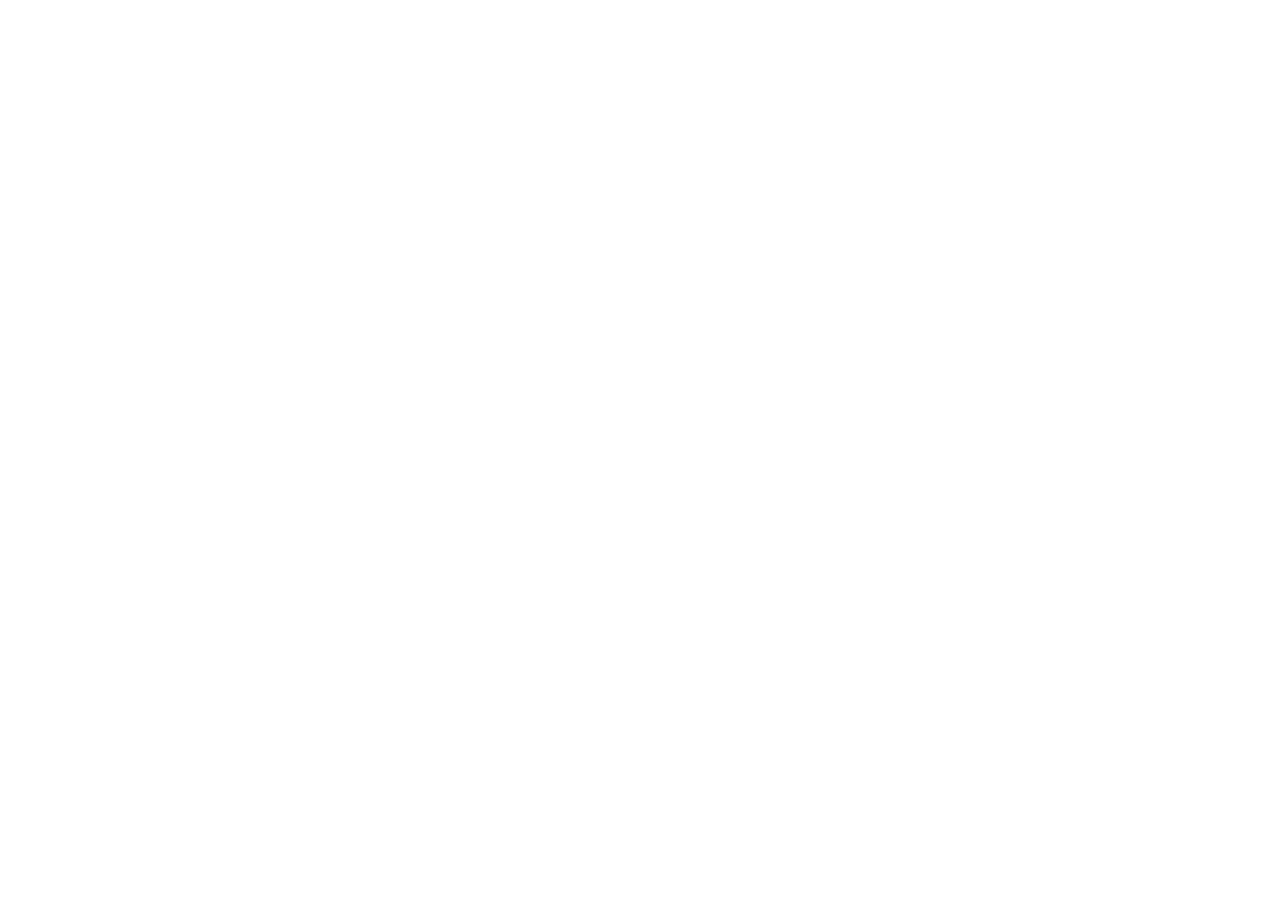
==== index.html @ a1149071 "base" ====
<!DOCTYPE html>
<html lang="en">
<head>
    <meta charset="UTF-8">
    <meta http-equiv="X-UA-Compatible" content="IE=edge">
    <meta name="viewport" content="width=device-width, initial-scale=1.0">
    <title>Jay</title>
</head>
<body>
    
</body>
</html>
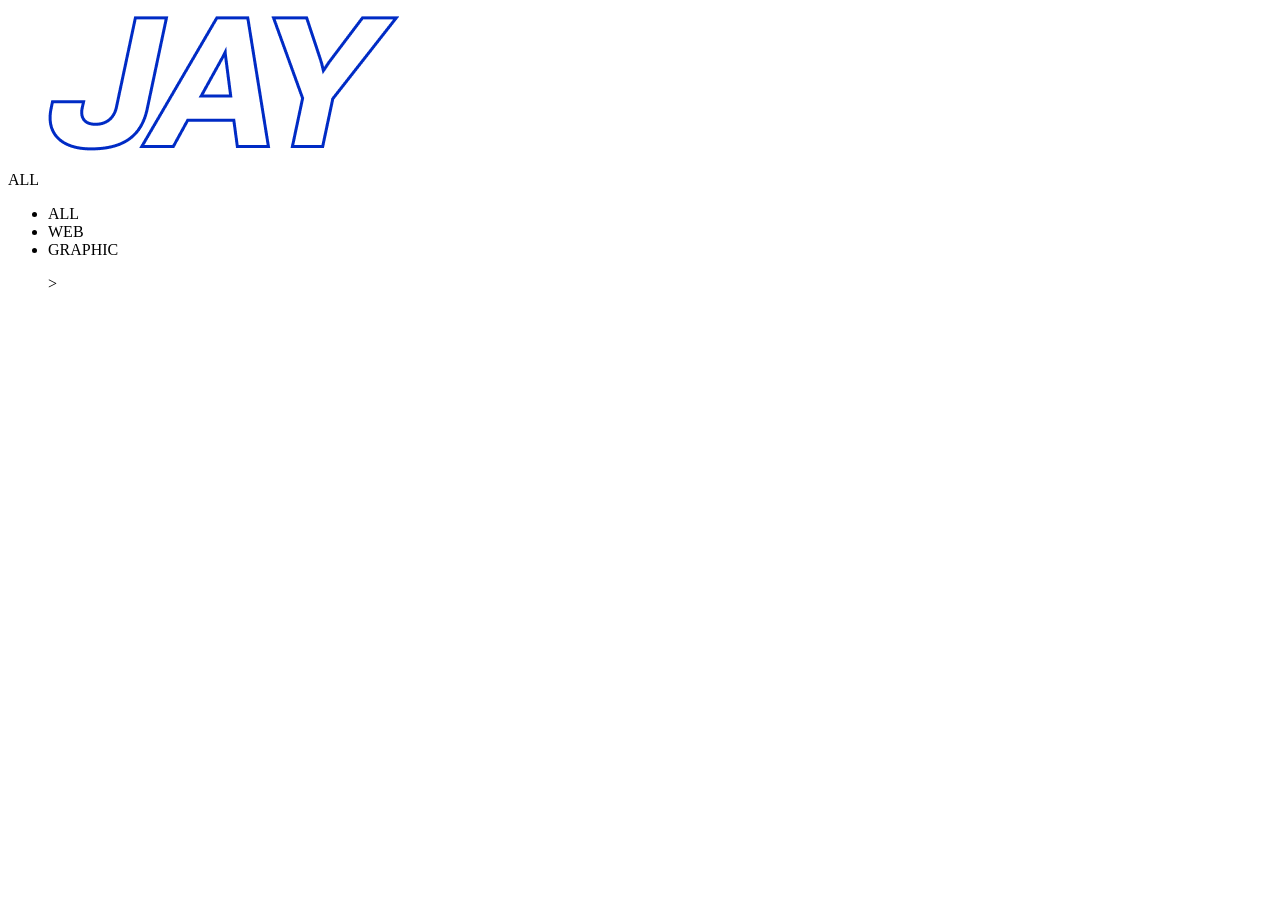
==== commit 02245ace: "2" ====
--- a/index.html
+++ b/index.html
@@ -1,12 +1,31 @@
 <!DOCTYPE html>
-<html lang="en">
+<html lang="ko">
 <head>
     <meta charset="UTF-8">
     <meta http-equiv="X-UA-Compatible" content="IE=edge">
     <meta name="viewport" content="width=device-width, initial-scale=1.0">
+    <link rel="stylesheet" href="css/main.css" type="text/css">
+    <script src="js/jquery-3.6.1.min.js"></script>
     <title>Jay</title>
 </head>
 <body>
-    
+    <section id="home">
+        <div class="main-contents">
+            <figure class="logo-box">
+                <img src="img/logoB.png" alt="JAY, 프로필 페이지로 이동">
+            </figure>
+            <div class="menu-box">
+                <p>ALL</p>
+                <ul>
+                    <li>ALL</li>
+                    <li>WEB</li>
+                    <li>GRAPHIC</li>
+                </ul>
+                <figure>
+                    ><!-- <img src="" alt=""> -->
+                </figure>
+            </div> 
+        </div>
+    </section>
 </body>
 </html>
--- a/css/main.css
+++ b/css/main.css
@@ -0,0 +1,16 @@
+@charset "utf-8";
+/*@import url('');*/
+
+@font-face {
+    font-family: 'LeferiPoint-BlackObliqueA';
+    src: url('https://cdn.jsdelivr.net/gh/projectnoonnu/noonfonts_2201-2@1.0/LeferiPoint-BlackObliqueA.woff') format('woff');
+    font-weight: normal;
+    font-style: normal;
+}
+@font-face {
+    font-family: 'LeferiPoint-WhiteObliqueA';
+    src: url('https://cdn.jsdelivr.net/gh/projectnoonnu/noonfonts_2201-2@1.0/LeferiPoint-WhiteObliqueA.woff') format('woff');
+    font-weight: normal;
+    font-style: normal;
+}
+
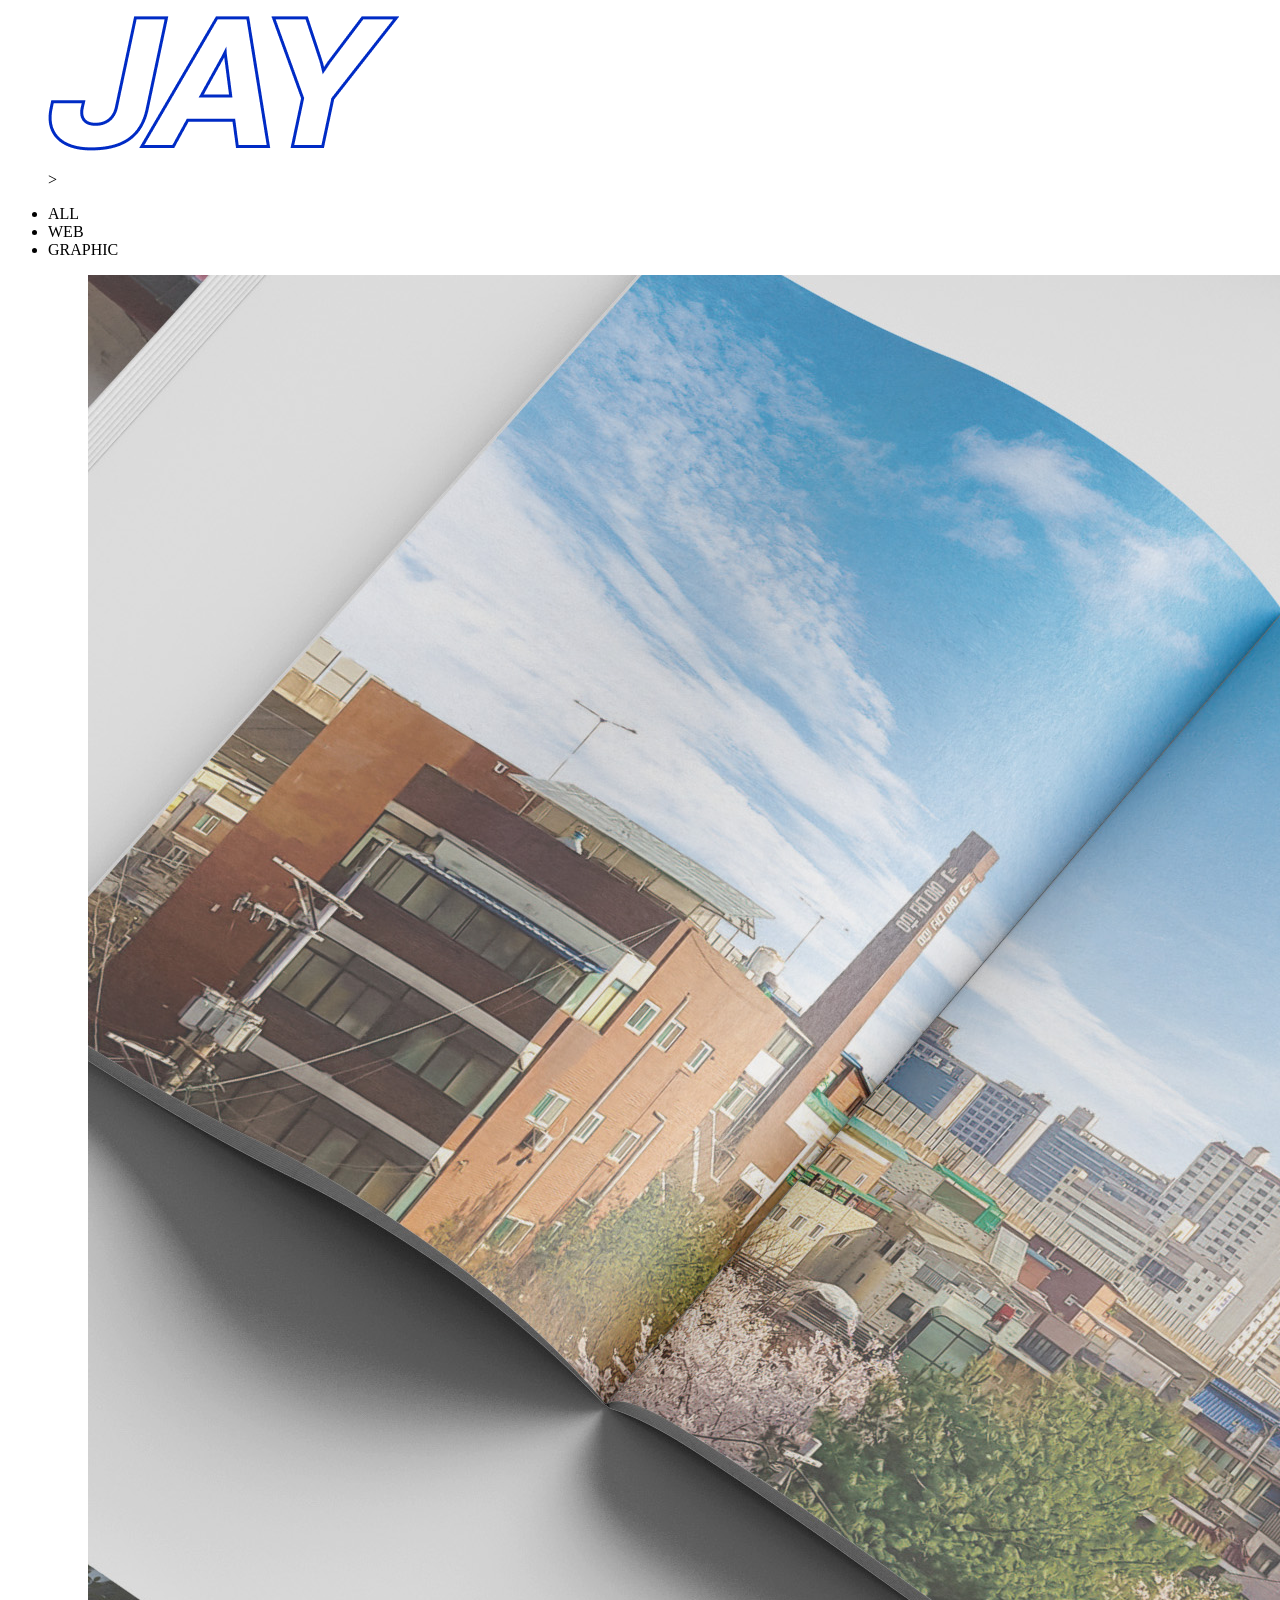
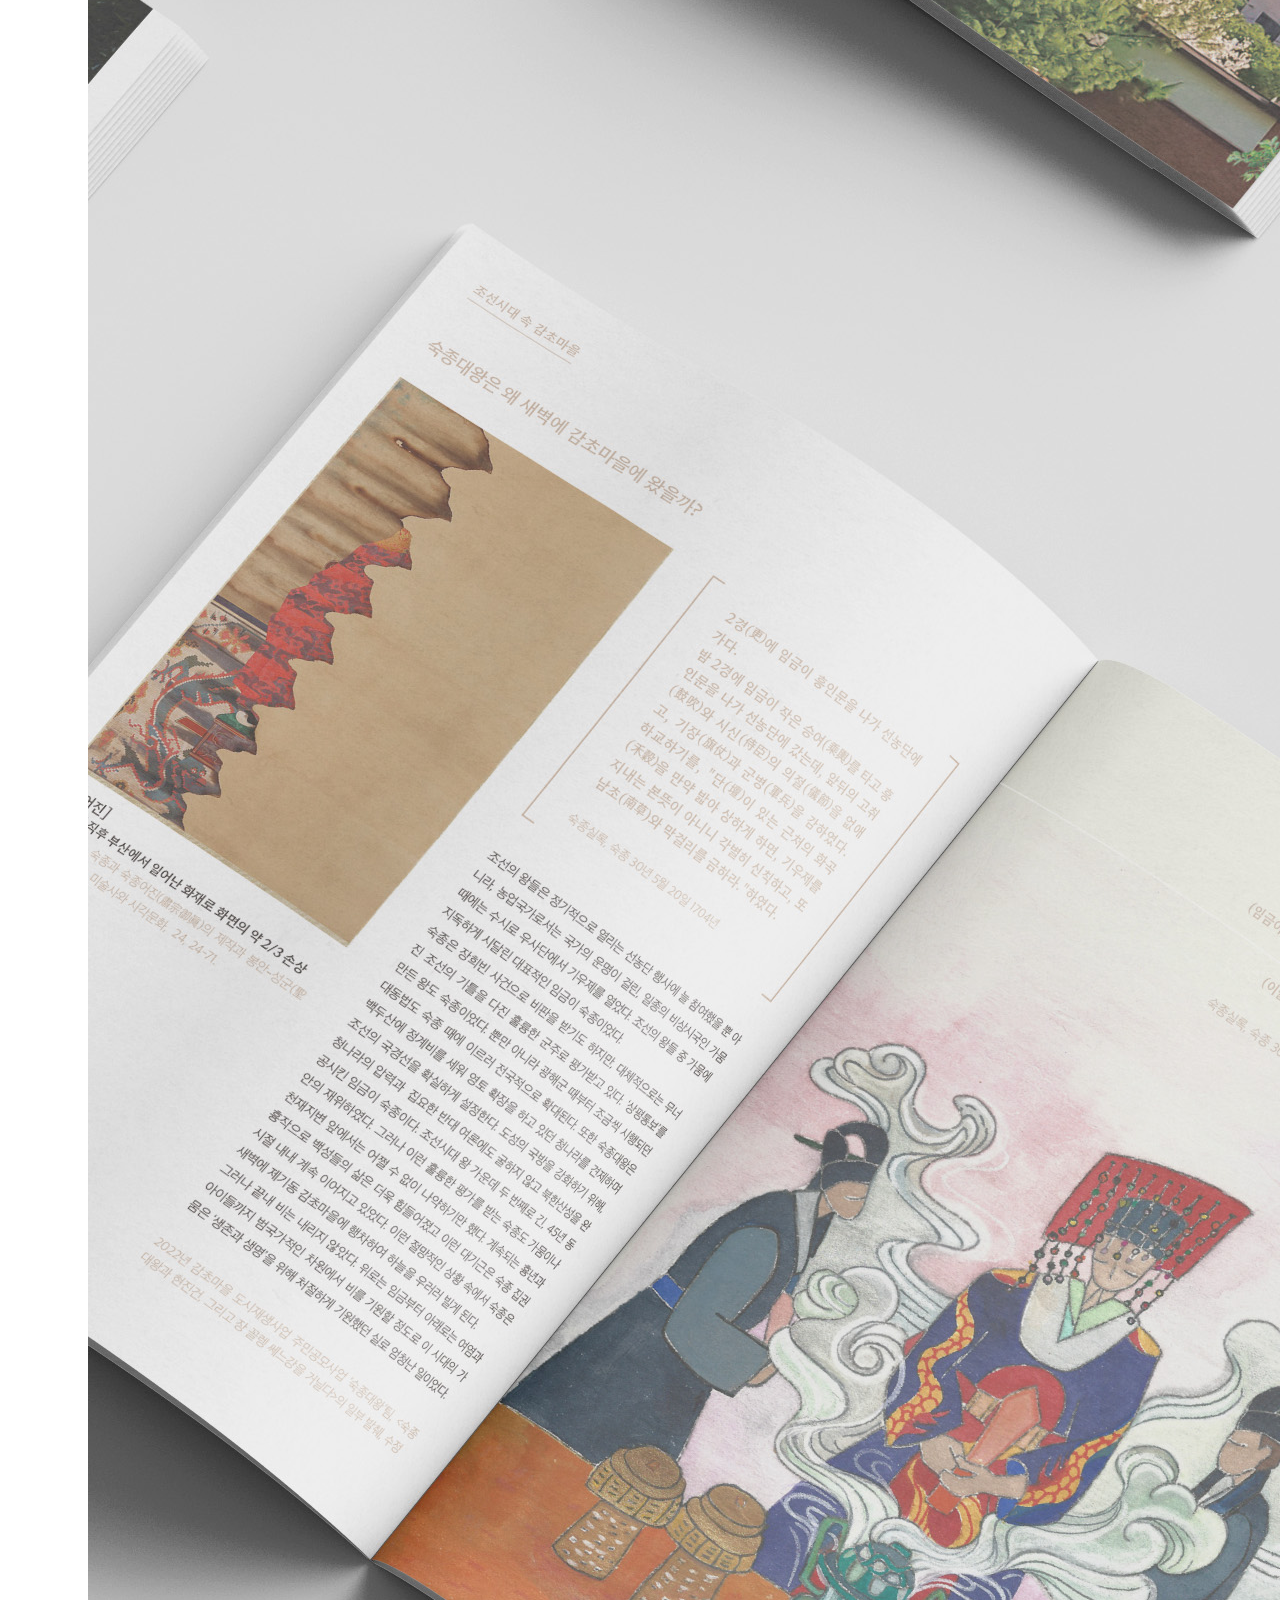
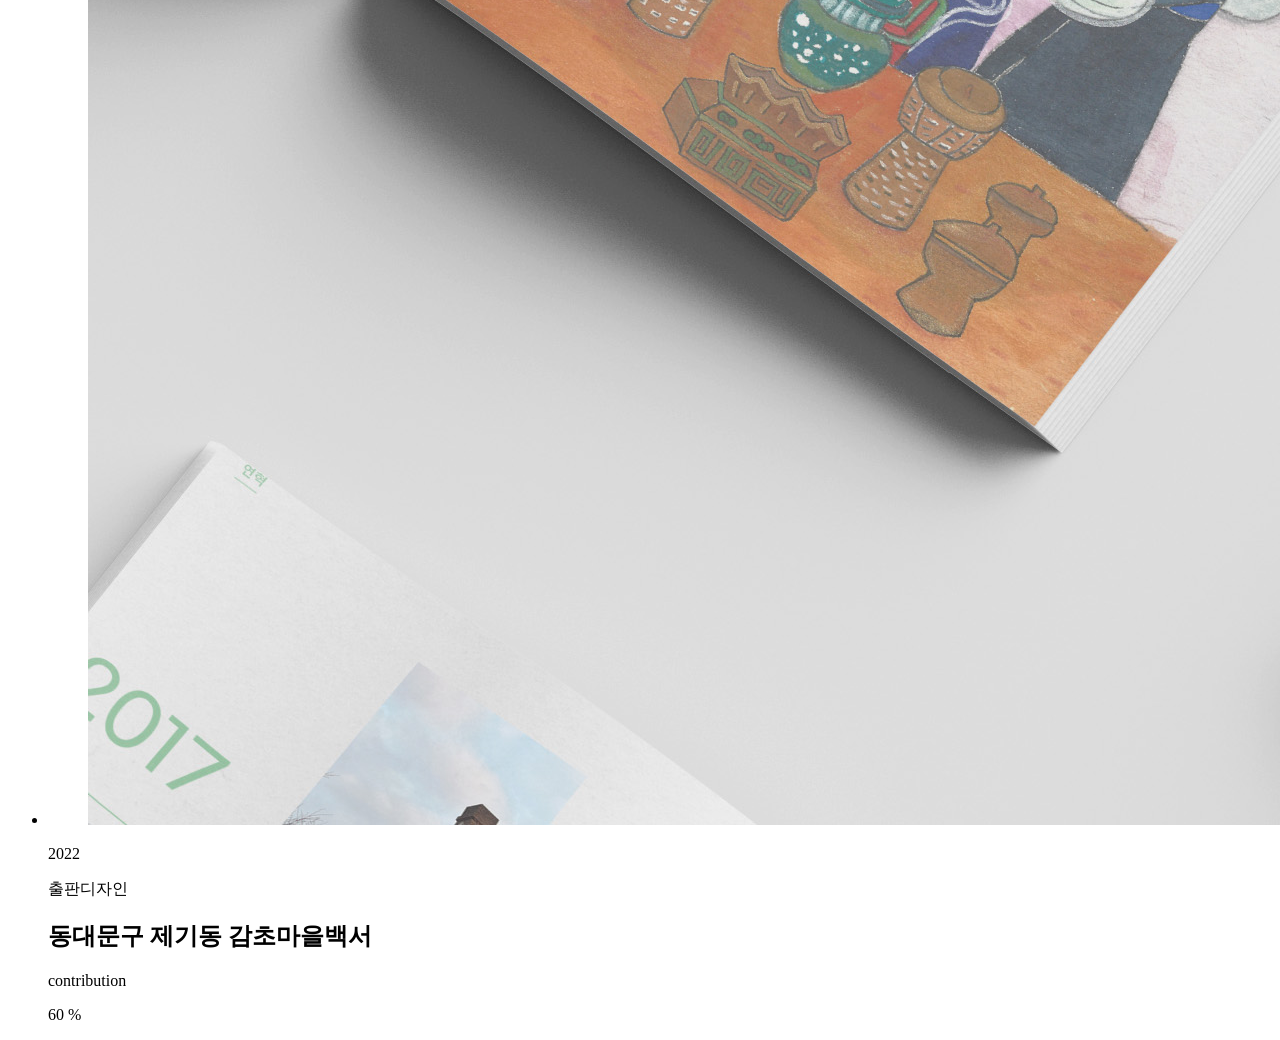
==== commit 17ed561c: "2" ====
--- a/index.html
+++ b/index.html
@@ -4,28 +4,212 @@
     <meta charset="UTF-8">
     <meta http-equiv="X-UA-Compatible" content="IE=edge">
     <meta name="viewport" content="width=device-width, initial-scale=1.0">
-    <link rel="stylesheet" href="css/main.css" type="text/css">
-    <script src="js/jquery-3.6.1.min.js"></script>
     <title>Jay</title>
 </head>
 <body>
-    <section id="home">
-        <div class="main-contents">
-            <figure class="logo-box">
-                <img src="img/logoB.png" alt="JAY, 프로필 페이지로 이동">
+    <header id="header">
+        <div class="logo-wrap">
+            <figure class="logo">
+                <img src="img/logoB.png" alt="JAY(logo), 소개페이지로 이동">
             </figure>
-            <div class="menu-box">
-                <p>ALL</p>
-                <ul>
-                    <li>ALL</li>
-                    <li>WEB</li>
-                    <li>GRAPHIC</li>
-                </ul>
-                <figure>
-                    ><!-- <img src="" alt=""> -->
-                </figure>
-            </div> 
         </div>
+        <div class="menu-wrap">
+            <div>
+                <p class="cate-select"></p>
+                <figure>></figure>
+            </div>
+            <ul class="cate">
+                <li class="cate-select">ALL</li>
+                <li>WEB</li>
+                <li>GRAPHIC</li>
+            </ul>
+        </div>
+    </header>
+    <section id="work-list">
+        <ul class="work-list-wrap">
+            <li class="work-card">
+                <figure class="work-card-img-wrap">
+                    <img src="img/graphic_1.jpg" alt="동대문구 제기동 감초마을백서 메인이미지, 작업 디테일페이지로 이동">
+                </figure>
+                <div class="work-card-text-wrap">
+                    <p class="work-years">2022</p>
+                    <p class="work-category">출판디자인</p>
+                    <h1 class="work-name">동대문구 제기동 감초마을백서</h1>
+                    <div class="">
+                        <p>contribution</p>
+                        <p>60 %</p>
+                    </div>
+                </div>
+            </li>
+            <!-- <li class="work-card">
+                <figure class="work-card-img-wrap">
+                    <img src="img/graphic_1.jpg" alt="동대문구 제기동 감초마을백서 메인이미지, 작업 디테일페이지로 이동">
+                </figure>
+                <div class="work-card-text-wrap">
+                    <p class="work-years">2022</p>
+                    <p class="work-category">출판디자인</p>
+                    <h1 class="work-name">동대문구 제기동 감초마을백서</h1>
+                    <div class="">
+                        <p>contribution</p>
+                        <p>60 %</p>
+                    </div>
+                </div>
+            </li>
+            <li class="work-card">
+                <figure class="work-card-img-wrap">
+                    <img src="img/graphic_1.jpg" alt="동대문구 제기동 감초마을백서 메인이미지, 작업 디테일페이지로 이동">
+                </figure>
+                <div class="work-card-text-wrap">
+                    <p class="work-years">2022</p>
+                    <p class="work-category">출판디자인</p>
+                    <h1 class="work-name">동대문구 제기동 감초마을백서</h1>
+                    <div class="">
+                        <p>contribution</p>
+                        <p>60 %</p>
+                    </div>
+                </div>
+            </li>
+            <li class="work-card">
+                <figure class="work-card-img-wrap">
+                    <img src="img/graphic_1.jpg" alt="동대문구 제기동 감초마을백서 메인이미지, 작업 디테일페이지로 이동">
+                </figure>
+                <div class="work-card-text-wrap">
+                    <p class="work-years">2022</p>
+                    <p class="work-category">출판디자인</p>
+                    <h1 class="work-name">동대문구 제기동 감초마을백서</h1>
+                    <div class="">
+                        <p>contribution</p>
+                        <p>60 %</p>
+                    </div>
+                </div>
+            </li>
+            <li class="work-card">
+                <figure class="work-card-img-wrap">
+                    <img src="img/graphic_1.jpg" alt="동대문구 제기동 감초마을백서 메인이미지, 작업 디테일페이지로 이동">
+                </figure>
+                <div class="work-card-text-wrap">
+                    <p class="work-years">2022</p>
+                    <p class="work-category">출판디자인</p>
+                    <h1 class="work-name">동대문구 제기동 감초마을백서</h1>
+                    <div class="">
+                        <p>contribution</p>
+                        <p>60 %</p>
+                    </div>
+                </div>
+            </li>
+            <li class="work-card">
+                <figure class="work-card-img-wrap">
+                    <img src="img/graphic_1.jpg" alt="동대문구 제기동 감초마을백서 메인이미지, 작업 디테일페이지로 이동">
+                </figure>
+                <div class="work-card-text-wrap">
+                    <p class="work-years">2022</p>
+                    <p class="work-category">출판디자인</p>
+                    <h1 class="work-name">동대문구 제기동 감초마을백서</h1>
+                    <div class="">
+                        <p>contribution</p>
+                        <p>60 %</p>
+                    </div>
+                </div>
+            </li>
+            <li class="work-card">
+                <figure class="work-card-img-wrap">
+                    <img src="img/graphic_1.jpg" alt="동대문구 제기동 감초마을백서 메인이미지, 작업 디테일페이지로 이동">
+                </figure>
+                <div class="work-card-text-wrap">
+                    <p class="work-years">2022</p>
+                    <p class="work-category">출판디자인</p>
+                    <h1 class="work-name">동대문구 제기동 감초마을백서</h1>
+                    <div class="">
+                        <p>contribution</p>
+                        <p>60 %</p>
+                    </div>
+                </div>
+            </li>
+            <li class="work-card">
+                <figure class="work-card-img-wrap">
+                    <img src="img/graphic_1.jpg" alt="동대문구 제기동 감초마을백서 메인이미지, 작업 디테일페이지로 이동">
+                </figure>
+                <div class="work-card-text-wrap">
+                    <p class="work-years">2022</p>
+                    <p class="work-category">출판디자인</p>
+                    <h1 class="work-name">동대문구 제기동 감초마을백서</h1>
+                    <div class="">
+                        <p>contribution</p>
+                        <p>60 %</p>
+                    </div>
+                </div>
+            </li>
+            <li class="work-card">
+                <figure class="work-card-img-wrap">
+                    <img src="img/graphic_1.jpg" alt="동대문구 제기동 감초마을백서 메인이미지, 작업 디테일페이지로 이동">
+                </figure>
+                <div class="work-card-text-wrap">
+                    <p class="work-years">2022</p>
+                    <p class="work-category">출판디자인</p>
+                    <h1 class="work-name">동대문구 제기동 감초마을백서</h1>
+                    <div class="">
+                        <p>contribution</p>
+                        <p>60 %</p>
+                    </div>
+                </div>
+            </li>
+            <li class="work-card">
+                <figure class="work-card-img-wrap">
+                    <img src="img/graphic_1.jpg" alt="동대문구 제기동 감초마을백서 메인이미지, 작업 디테일페이지로 이동">
+                </figure>
+                <div class="work-card-text-wrap">
+                    <p class="work-years">2022</p>
+                    <p class="work-category">출판디자인</p>
+                    <h1 class="work-name">동대문구 제기동 감초마을백서</h1>
+                    <div class="">
+                        <p>contribution</p>
+                        <p>60 %</p>
+                    </div>
+                </div>
+            </li>
+            <li class="work-card">
+                <figure class="work-card-img-wrap">
+                    <img src="img/graphic_1.jpg" alt="동대문구 제기동 감초마을백서 메인이미지, 작업 디테일페이지로 이동">
+                </figure>
+                <div class="work-card-text-wrap">
+                    <p class="work-years">2022</p>
+                    <p class="work-category">출판디자인</p>
+                    <h1 class="work-name">동대문구 제기동 감초마을백서</h1>
+                    <div class="">
+                        <p>contribution</p>
+                        <p>60 %</p>
+                    </div>
+                </div>
+            </li>
+            <li class="work-card">
+                <figure class="work-card-img-wrap">
+                    <img src="img/graphic_1.jpg" alt="동대문구 제기동 감초마을백서 메인이미지, 작업 디테일페이지로 이동">
+                </figure>
+                <div class="work-card-text-wrap">
+                    <p class="work-years">2022</p>
+                    <p class="work-category">출판디자인</p>
+                    <h1 class="work-name">동대문구 제기동 감초마을백서</h1>
+                    <div class="">
+                        <p>contribution</p>
+                        <p>60 %</p>
+                    </div>
+                </div>
+            </li>
+            <li class="work-card">
+                <figure class="work-card-img-wrap">
+                    <img src="img/graphic_1.jpg" alt="동대문구 제기동 감초마을백서 메인이미지, 작업 디테일페이지로 이동">
+                </figure>
+                <div class="work-card-text-wrap">
+                    <p class="work-years">2022</p>
+                    <p class="work-category">출판디자인</p>
+                    <h1 class="work-name">동대문구 제기동 감초마을백서</h1>
+                    <div class="">
+                        <p>contribution</p>
+                        <p>60 %</p>
+                    </div>
+                </div>
+            </li> -->
+        </ul>
     </section>
 </body>
 </html>
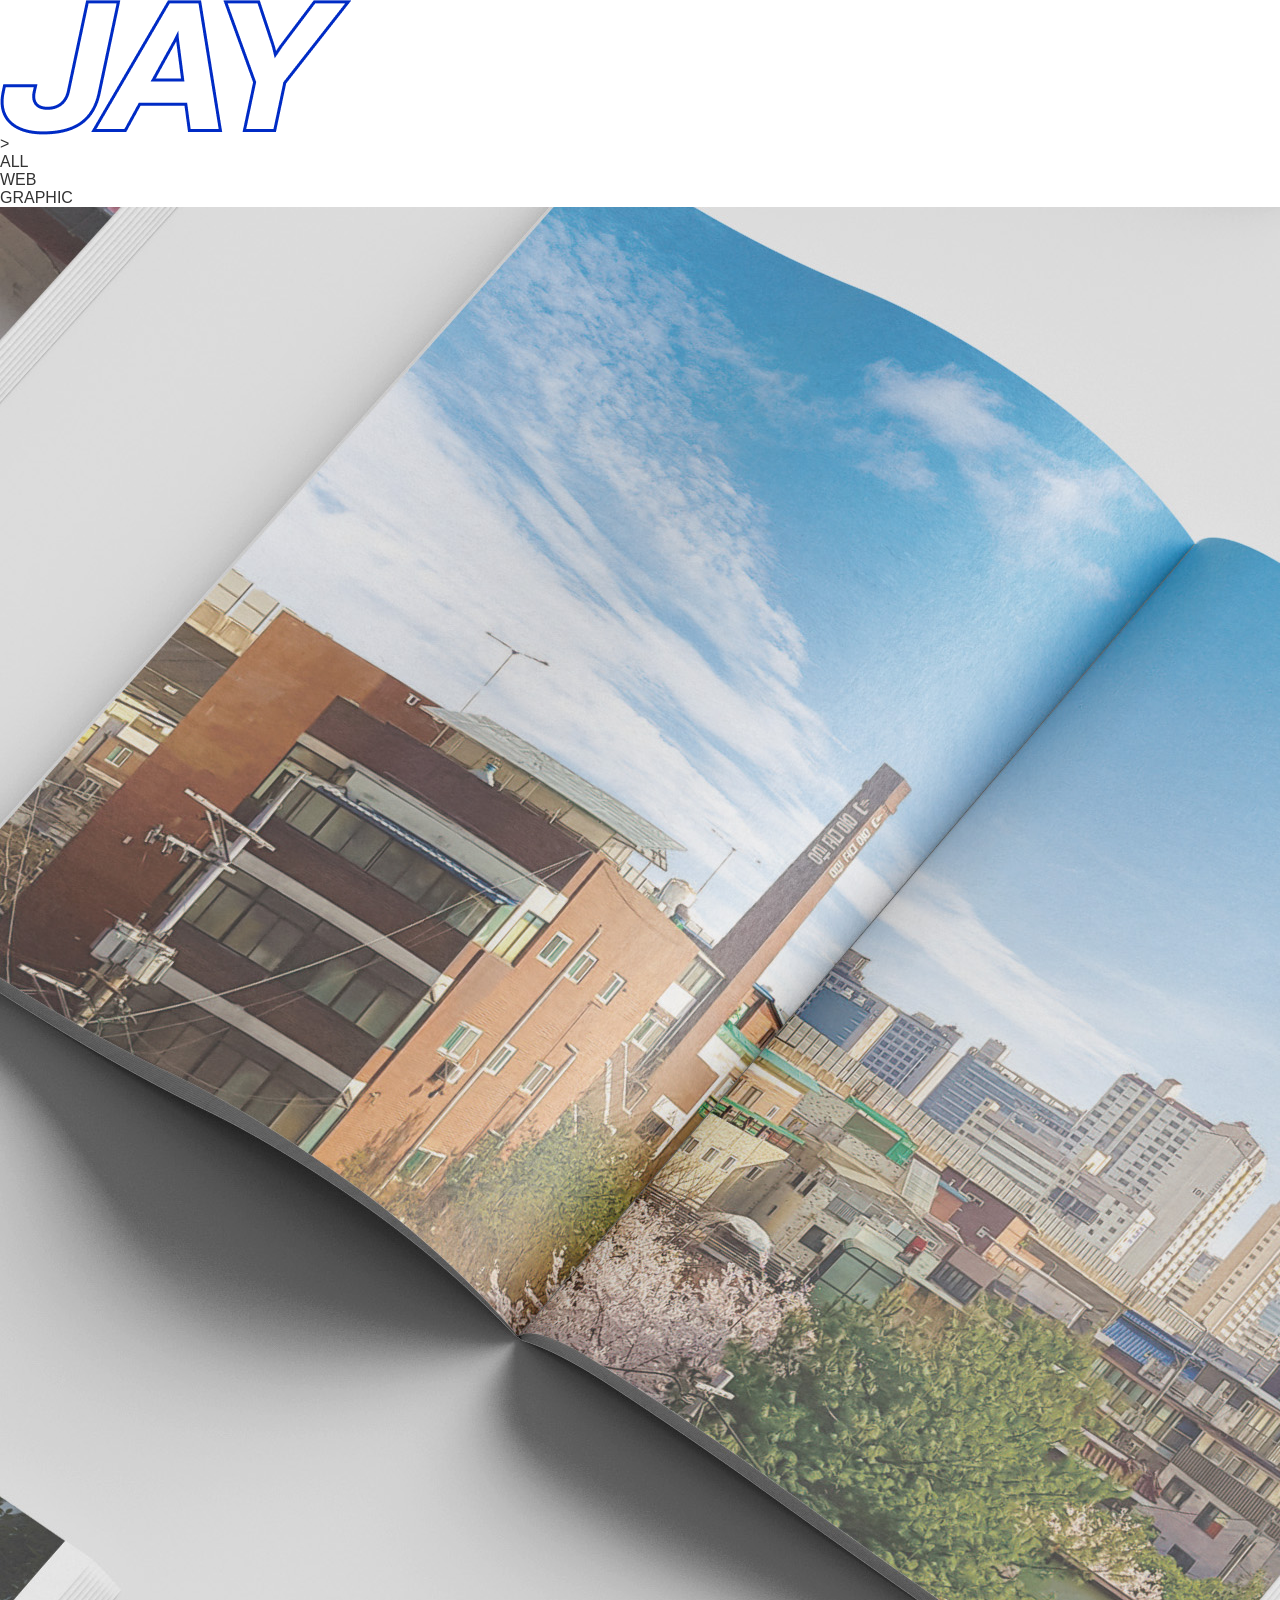
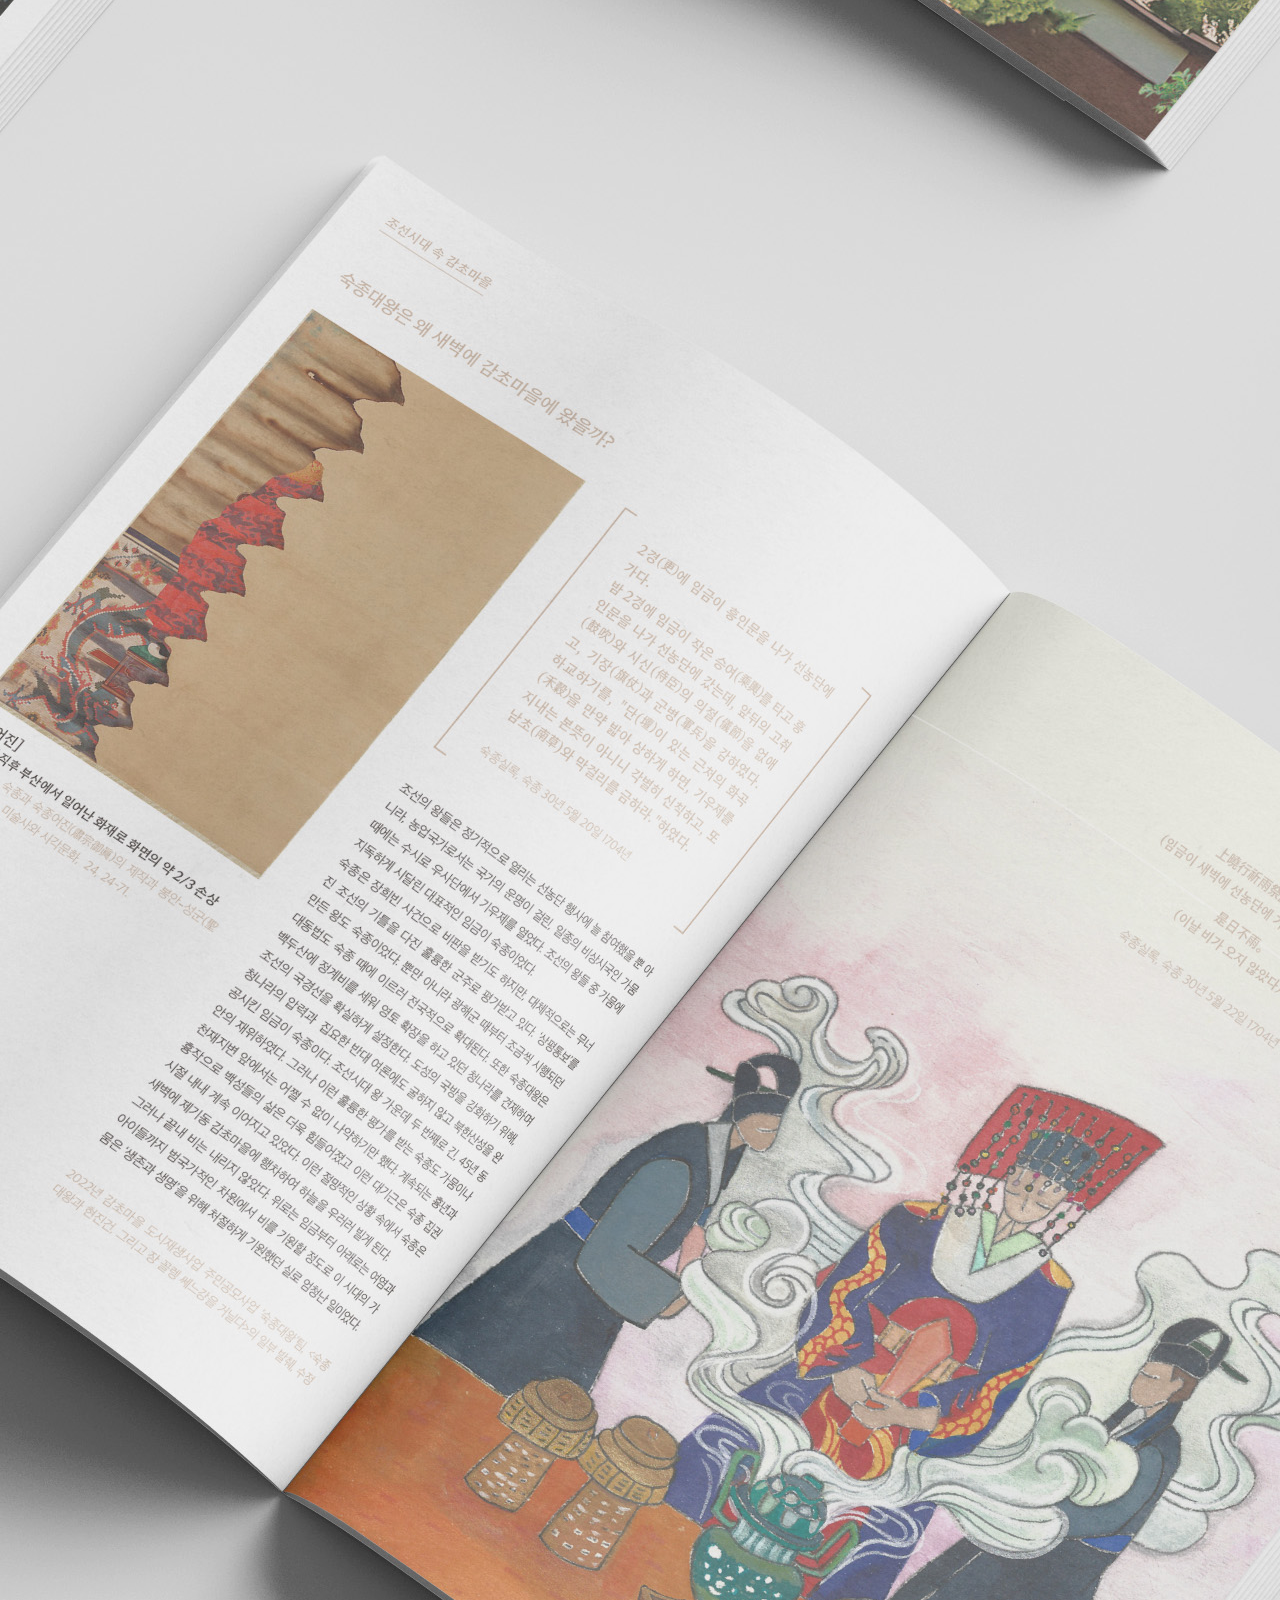
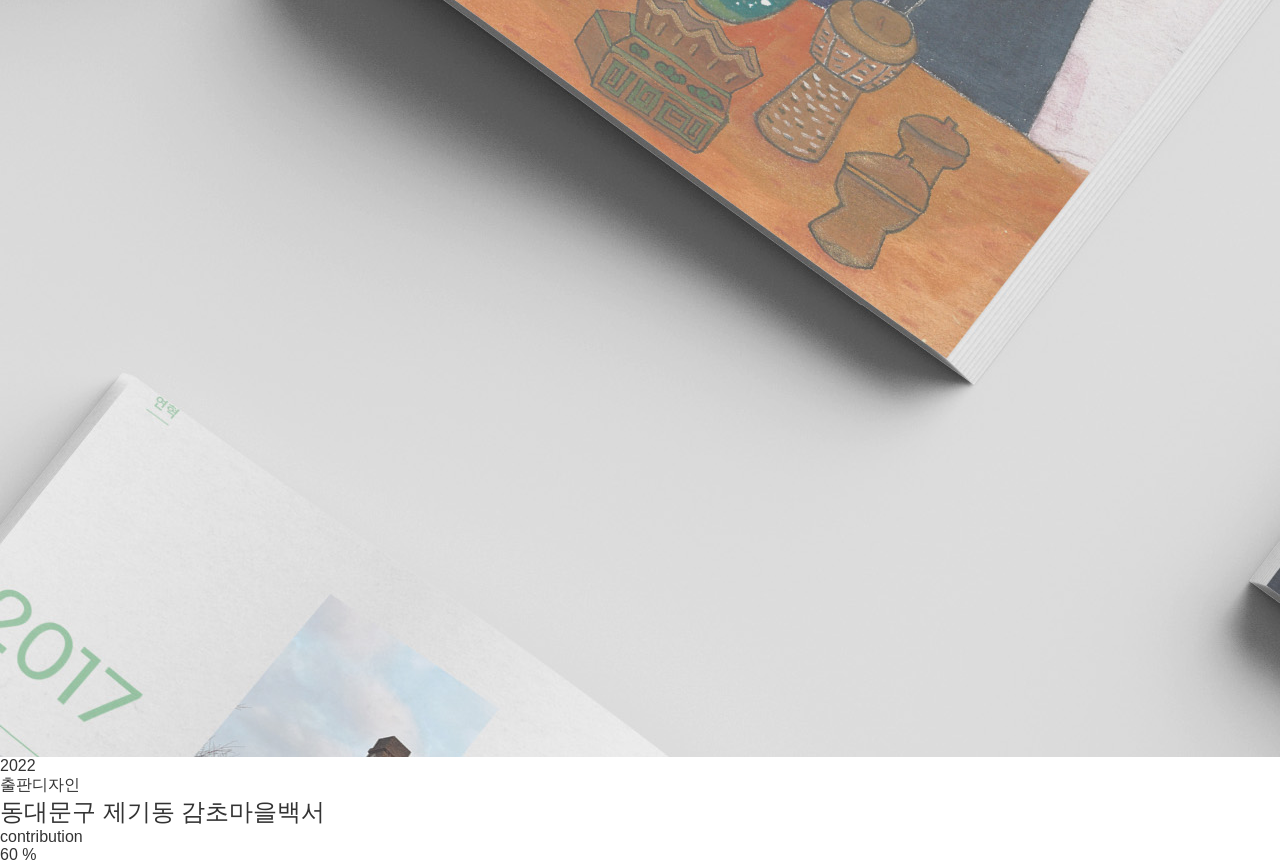
==== commit b6e38e44: "contect me 페이지 수정, 폰트적용" ====
--- a/index.html
+++ b/index.html
@@ -1,11 +1,15 @@
 <!DOCTYPE html>
 <html lang="ko">
 <head>
-    <meta charset="UTF-8">
+    <meta charset="utf-8">
     <meta http-equiv="X-UA-Compatible" content="IE=edge">
     <meta name="viewport" content="width=device-width, initial-scale=1.0">
-    <title>Jay</title>
+    <link rel="stylesheet" href="/css/main.css">
+    <title>J-folio</title>
 </head>
+
+<script src="/js/jquery-3.6.1.min.js"></script>
+
 <body>
     <header id="header">
         <div class="logo-wrap">
--- a/css/main.css
+++ b/css/main.css
@@ -0,0 +1,53 @@
+@charset "utf-8";
+/*@import url('');*/
+
+@font-face {
+    font-family: 'LeferiPoint-BlackObliqueA';
+    src: url('https://cdn.jsdelivr.net/gh/projectnoonnu/noonfonts_2201-2@1.0/LeferiPoint-BlackObliqueA.woff') format('woff');
+    font-weight: normal;
+    font-style: normal;
+}
+@font-face {
+    font-family: 'LeferiPoint-WhiteObliqueA';
+    src: url('https://cdn.jsdelivr.net/gh/projectnoonnu/noonfonts_2201-2@1.0/LeferiPoint-WhiteObliqueA.woff') format('woff');
+    font-weight: normal;
+    font-style: normal;
+}
+
+/* reset */
+*{margin: 0; padding: 0}
+li{list-style: none}
+img{display: block}
+a{text-decoration: none}
+section{position: relative}
+
+/* element setting */
+body, header, section, footer, nav, div, p, li, h1, h2, h3, h4, h5, h6,a{font-family: 'Titillium Web', sans-serif; font-weight: 300; color: #333}
+
+/* pc */
+@media screen and (min-width: 1551px) {
+
+}
+
+@media screen and (max-width: 1550px) and (min-width: 1401px) {
+
+}
+
+/* tablet horizen */
+@media screen and (max-width: 1400px) and (min-width: 1001px) {
+
+}
+
+/* tablet vertical */
+@media screen and (max-width: 1000px) and (min-width: 771px) {
+
+}
+
+@media screen and (max-width: 770px) and (min-width: 571px) {
+
+}
+
+/* mobile */
+@media screen and (max-width: 570px) {
+    
+}
